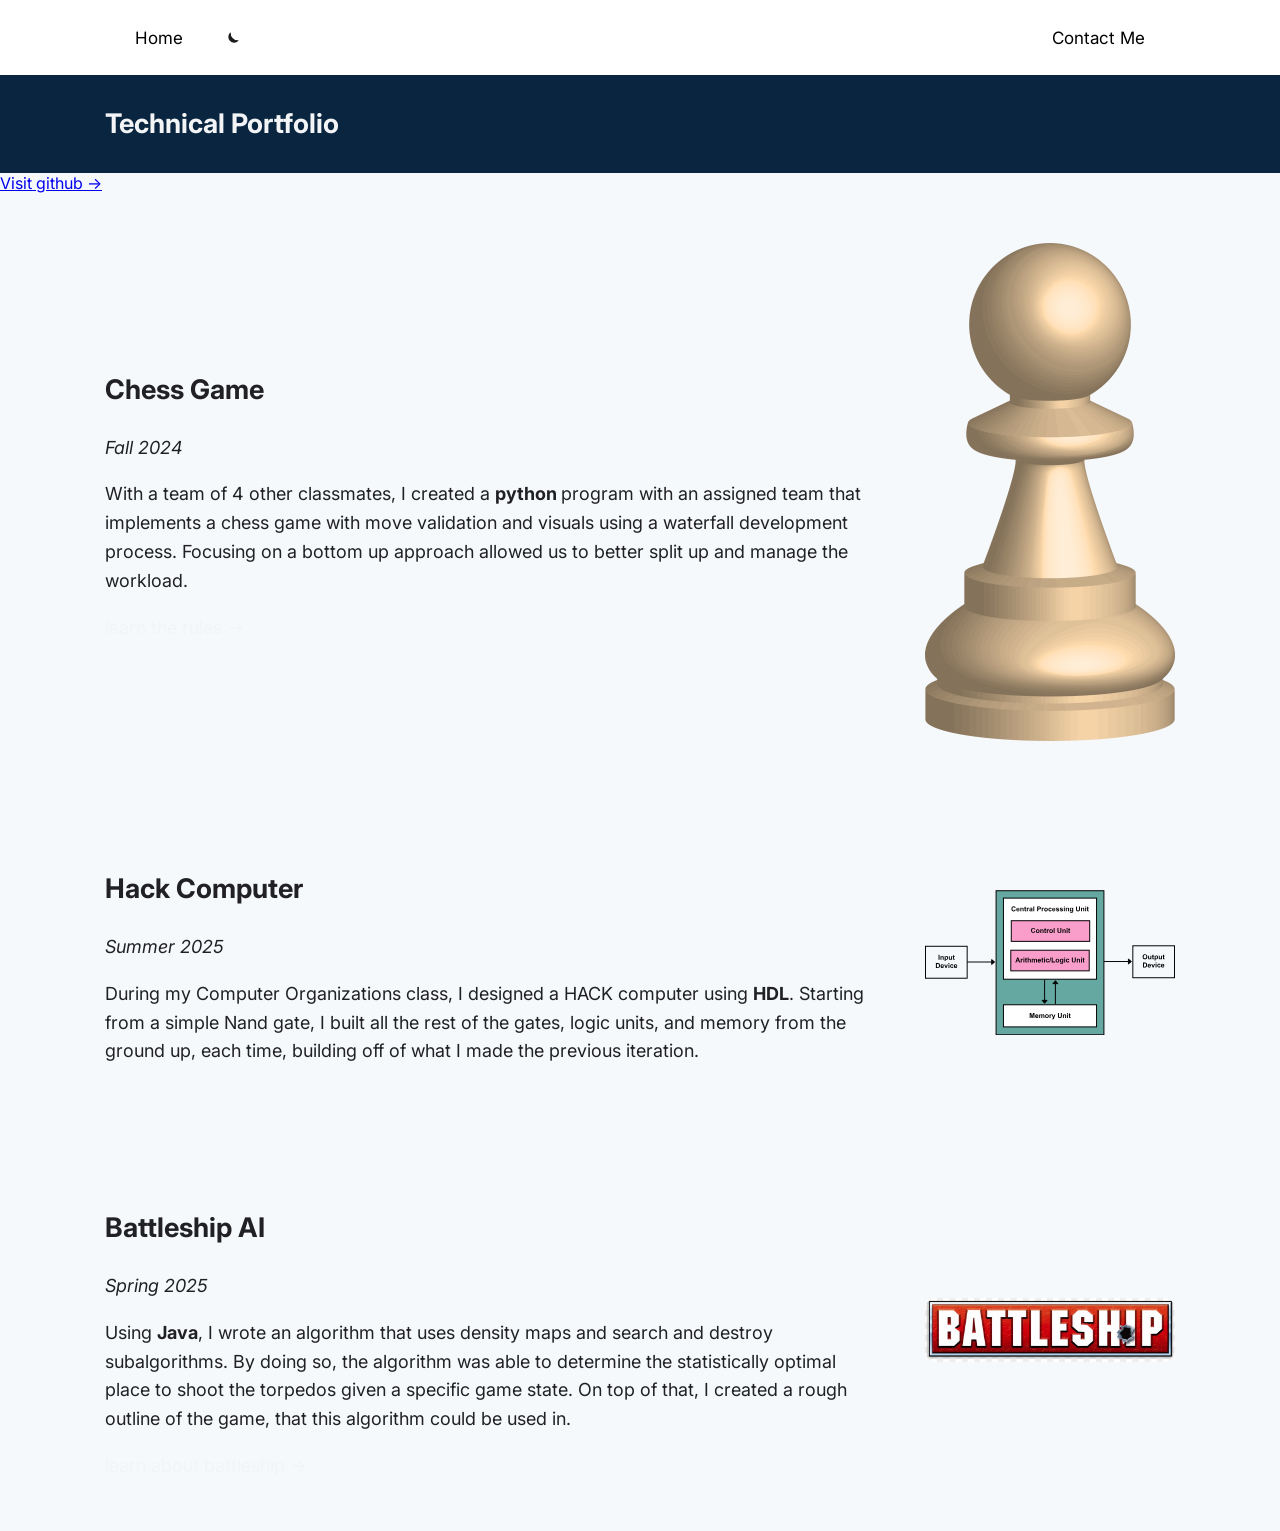
==== projects.html @ e327411a "changing to personal website" ====
<!DOCTYPE html>
<html lang="en">
<head>
    <meta charset="UTF-8">
    <meta name="viewport" content="width=device-width, initial-scale=1.0">
    <title>Technical Portfolio</title>
    <link id = "mainStyleSheet" rel="stylesheet" href="light.css">
    <link href="https://fonts.googleapis.com/css2?family=Inter:wght@400;700&display=swap" rel="stylesheet">
</head>
<body>
    <div class="fixed-banner">
        <div class="left-items">
            <a href="index.html" class="custom-link1">Home</a>
            <button onclick="toggleStyleSheet()" class="bb">
                <svg id = "moon-icon" xmlns="http://www.w3.org/2000/svg" viewBox="0 0 24 24" class="moon-icon">
                    <g transform="translate(-2,2)">
                        <path d="M21 12.79A9 9 0 0 1 11.21 3a7 7 0 1 0 9.79 9.79z"/>
                    </g>
                </svg>
                <svg id="sun-icon" xmlns="http://www.w3.org/2000/svg" viewBox="0 0 24 24" class="sun-icon">
                    <circle cx="12" cy="12" r="5"/>
                    <g stroke="currentColor" stroke-width="2">
                        <line x1="12" y1="1" x2="12" y2="4"/>
                        <line x1="12" y1="20" x2="12" y2="23"/>
                        <line x1="4.22" y1="4.22" x2="6.34" y2="6.34"/>
                        <line x1="17.66" y1="17.66" x2="19.78" y2="19.78"/>
                        <line x1="1" y1="12" x2="4" y2="12"/>
                        <line x1="20" y1="12" x2="23" y2="12"/>
                        <line x1="4.22" y1="19.78" x2="6.34" y2="17.66"/>
                        <line x1="17.66" y1="6.34" x2="19.78" y2="4.22"/>
                    </g>
                </svg>
            </button>
        </div>
        <div class="right-items">
            <a href="contact.html" class="custom-link1">Contact Me</a>
        </div>
    </div>

    <section class="banner-section">
        <div class="imgtxt-section-left">
            <div class="section-text">
                <h1>Technical Portfolio</h1>
            </div>
        </div>
    </section>

    <div class="page-content">
        <a href="https://github.com/wupet/">Visit github -></a>
        <div class="project-section">
            <div class="fly-in-left">
                <div class="imgtxt-section-right">
                    <div class="project-text">
                        <h2>Chess Game</h2>
                        <p><em>Fall 2024</em></p>
                        <p>With a team of 4 other classmates, I created a <strong> python </strong>program with an assigned team that implements a chess game with move validation and visuals using a waterfall development process. Focusing on a bottom up approach allowed us to better split up and manage the workload.</p>
                        <a href="https://www.chess.com/" class="custom-link2">learn the rules -></a>
                    </div>
                    <div class="section-image">
                        <img src="images/pawn.png" alt="chess game project image">
                    </div>
                </div>
            </div>
        </div>

        <div class="project-section">
            <div class="fly-in-left">
                <div class="imgtxt-section-right">
                    <div class="project-text">
                        <h2>Hack Computer</h2>
                        <p><em>Summer 2025</em></p>
                        <p>During my Computer Organizations class, I designed a HACK computer using <strong>HDL</strong>. Starting from a simple Nand gate, I built all the rest of the gates, logic units, and memory from the ground up, each time, building off of what I made the previous iteration.</p>
                        <!-- <a href="https://www.youtube.com/" class="custom-link2">Visit Project -></a> -->
                    </div>
                    <div class="section-image">
                        <img src="images/hack.svg" alt="hack computer project image">
                    </div>
                </div>
            </div>
        </div>

        <div class="project-section">
            <div class="fly-in-left">
                <div class="imgtxt-section-right">
                    <div class="project-text">
                        <h2>Battleship AI</h2>
                        <p><em>Spring 2025</em></p>
                        <p>Using <strong>Java</strong>, I wrote an algorithm that uses density maps and search and destroy subalgorithms. By doing so, the algorithm was able to determine the statistically optimal place to shoot the torpedos given a specific game state. On top of that, I created a rough outline of the game, that this algorithm could be used in.</p>
                        <a href="https://en.wikipedia.org/wiki/Battleship_(game)" class="custom-link2">learn about battleship -></a>
                    </div>
                    <div class="section-image">
                        <img src="images/battleship.jpg" alt="battleship project image">
                    </div>
                </div>
            </div>
        </div>
    </div>

    <script src="functions.js" defer></script>
</body>
</html>
---- light.css ----
.fixed-banner {
    position: fixed;
    top: 0;
    left: 0;
    width: 100%;
    height: 75px;
    background: #FFFFFF;
    display: flex;
    justify-content: space-between; /* left vs right */
    align-items: center;
    padding: 0 120px;
    color: #1C1C1C;
    font-size: 17px;
    font-family: 'inter';
    box-sizing: border-box;
    z-index: 1000;
}

.left-items {
    display: flex;          /* keeps link + button in one row */
    align-items: center;
    gap: 15px;              /* space between link and button */
}

.right-items {
    display: flex;          /* right side links, if multiple */
    align-items: center;
}

.bb {
    width: 40px;
    height: 40px;
    background: #FFFFFF;
    color: #1C1C1C;
    border: none;
    border-radius: 10px;
    cursor: pointer;
    display: flex;          /* centers the SVG inside button */
    align-items: center;
    justify-content: center;
    padding: 0;
}

#moon-icon {
    width: 20px;
    height: 20px;
    fill: currentColor;
    display: block;       /* removes inline whitespace */
    margin: 0;            /* ensure no extra margin */
}

#sun-icon {
    display: none;
}

.bb:hover {
    background: #f0f0f0;
}

.dark{
    display: none;
}

/* Add padding to the body to prevent content from being hidden behind the fixed banner */
body {
    margin: 0;              /* remove default spacing */
    background: #f6f9fc;
    padding-top: 75px;      /* same as banner height */
    font-family: 'inter';
}

/* p {
    padding-left: 105px; 
    padding-right: 105px; 
}*/

.custom-link1 {
    color: #000000;       /* Makes it the same color as surrounding text */
    text-decoration: none; /* Removes underline */
    padding: 0 15px; /* Adds space between links */
    /* Optional hover effect */
    /* transition: color 0.2s; */
}

.custom-link2 {       /* Makes it the same color as surrounding text */
    text-decoration: none; /* Removes underline */
    /* Optional hover effect */
    color: #f2f4f5;
    transition: color 0.2s;
}

.custom-link2:hover {
    color: #9b9b9b;       /* Changes color on hover*/
}

.custom-link3 {       /* Makes it the same color as surrounding text */
    text-decoration: none; /* Removes underline */
    /* Optional hover effect */
    color: #212124;
    transition: color 0.2s;
}

.custom-link3:hover {
  color: #5f5f65;       /* Changes color on hover*/
}

.back1 {
    height: 120vh;
    display: flex;
    flex-direction: column;
    justify-content: center;
    align-items: center;
    text-align: center;
    /* stacked radial gradients near center */
    background: 
        radial-gradient(circle at 44% 29%, #b0eeff -2%, transparent 20%),
        radial-gradient(circle at 62% 32%, #ffa8dc -2%, transparent 20%),
        radial-gradient(circle at 45% 65%, #fdd8b9 -2%, transparent 20%),
        radial-gradient(circle at 58% 73%, #ccadff -2%, transparent 20%),
        radial-gradient(circle at 50% 50%, #b0fab9 -2%, transparent 20%),
        radial-gradient(circle at 60% 10%, #ace7f8 -2%, transparent 20%),
        radial-gradient(circle at 14% 20%, #faa7d9 -2%, transparent 20%),
        radial-gradient(circle at 84% 20%, #fad9a7 -2%, transparent 20%),
        radial-gradient(circle at 50% 10%, #f7cda7 -2%, transparent 20%),
        radial-gradient(circle at 85% 70%, #b5ecfb -2%, transparent 20%),
        radial-gradient(circle at 20% 70%, #b4fadb -2%, transparent 20%);
    
    min-height: 100%; 
    background-color: #f6f9fc; /* edges stay white */
    color: black;
}

.titlelayout {
    position: absolute;
    left: 10%;
    top: 50%;
    transform: translateY(-50%);
    display: flex;
    align-items: center;
}

.title-text {
    display: flex;
    flex-direction: column;
    align-items: flex-end;  /* Right-align text */
    margin-right: 20px;
    font-weight: bold;
}

.line {
    font-size: 50px;
    margin: 6px 0;
}

/* Vertical pipe */
.pipe {
    width: 3px;
    height: 200px; /* Extend as needed */
    background-color: black;
}

.black-cube {
    width: 300px;   /* adjust size */
    height: auto;   /* keep proportions */
    margin-left: 20px; /* space between pipe and cube */
}

.white-cube {
    display: none;
}

.fly-in-left {
    opacity: 0;
    transform: translateX(100px);
    transition: opacity .8s ease-out, transform .8s ease-out;
    will-change: opacity, transform;
}

.fly-in-left.visible {
    opacity: 1;
    transform: translateX(0);
}

.fly-in-right {
    opacity: 0;
    transform: translateX(-100px);
    transition: opacity .8s ease-out, transform .8s ease-out;
    will-change: opacity, transform;
    margin-left: auto; /* push to right */
}

.fly-in-right.visible {
    opacity: 1;
    transform: translateX(0);

}

.banner-section {
    position: relative;
    background: #0a2540;        /* background color */
    clip-path: polygon(0 0, 100% 0%, 100% 100%, 0 100%);
    padding-top: 5px;      /* padding inside section */
    padding-bottom: 5px;
    color: #f2f4f5;
    overflow-x: hidden;
}

.project-section{
    position: relative;
    background: #f6f9fc;        /* background color */
    clip-path: polygon(0 0, 100% 0%, 100% 100%, 0 100%);
    padding-top: 50px;      /* padding inside section */
    padding-bottom: 50px;
    color: #212124;
    overflow-x: hidden;
}

.project-text {
    max-width: 800px;  /* keeps text readable */
    font-size: 18px;
    line-height: 1.6;
}

.qualification-text {
    max-width: 90vw;  /* keeps text readable */
    font-size: 18px;
    padding: 50px 50px;
    line-height: 1.6;
}

.slanted-section {
    position: relative;
    background: #0a2540;        /* background color */
    clip-path: polygon(0 12%, 100% 0%, 100% 100%, 0 100%);
    padding-top: 250px;      /* padding inside section */
    padding-bottom: 300px;
    color: #f2f4f5;
    /* margin-top: -100px; */
    overflow-x: hidden;
}

.slanted-section.alt {
    background: #f6f9fc;        /* alternate color */
    clip-path: polygon(0 0, 100% 0, 100% 100%, 0 100%);
    color: #212124;
    padding-top: 250px;      /* padding inside section */
    padding-bottom: 300px;
}

.imgtxt-section-left {
    display: flex;
    align-items: center;   /* vertically align text with image */
    justify-content: flex-start;
    padding-left: 105px;   /*pace around section*/
    padding-right: 105px;
    gap: 40px;             /* space between image and text */
}

.imgtxt-section-right {
    display: flex;
    align-items: center;   /* vertically align text with image */
    justify-content: flex-end;
    padding-left: 105px;   /*pace around section*/
    padding-right: 105px;
    gap: 40px;             /* space between image and text */
}

.section-image img {
    width: 250px;  /* adjust size */
    height: auto;
    border-radius: 10px; /* optional: rounded corners */
}

.section-text {
    max-width: 600px;  /* keeps text readable */
    font-size: 18px;
    line-height: 1.6;
}

.service-banner {
    display: block;                     /* Make it clickable like a block */
    position: relative;
    width: calc(100% + 15px);           /* Leave 40px gap on right */
    margin-top: 20px;           /* Top/Bottom + gap on right */
    margin-left:-50px;
    background: url('images/lightandsalt.png') center/cover no-repeat;
    background-color: rgba(0,0,0,0.4);  /* fallback tint */
    background-blend-mode: overlay;     /* make image translucent */
    color: white;
    text-decoration: none;              /* remove underline */
    border-radius: 10px;
    overflow: hidden;
    transition: transform 0.3s ease, margin 0.3s ease;
}

.service-banner:hover {
    transform: translateX(40px);        /* Shift to the right on hover */
    margin-right: 0;                    /* so it touches right edge */
}

.service-banner-content {
    display: flex;
    justify-content: space-between;     /* space between text and arrow */
    align-items: center;
    padding-top: 100px;
    padding-bottom: 100px;
    padding-left: 100px;
}

.service-banner h2 {
    margin: 0;
    font-size: 2rem;
}

.service-banner p {
    padding-left: 10px;
    padding-right: 100px;
    font-size: 1rem;
}

.arrow {
    font-size: 4rem;
    /* font-weight: bold; */
}
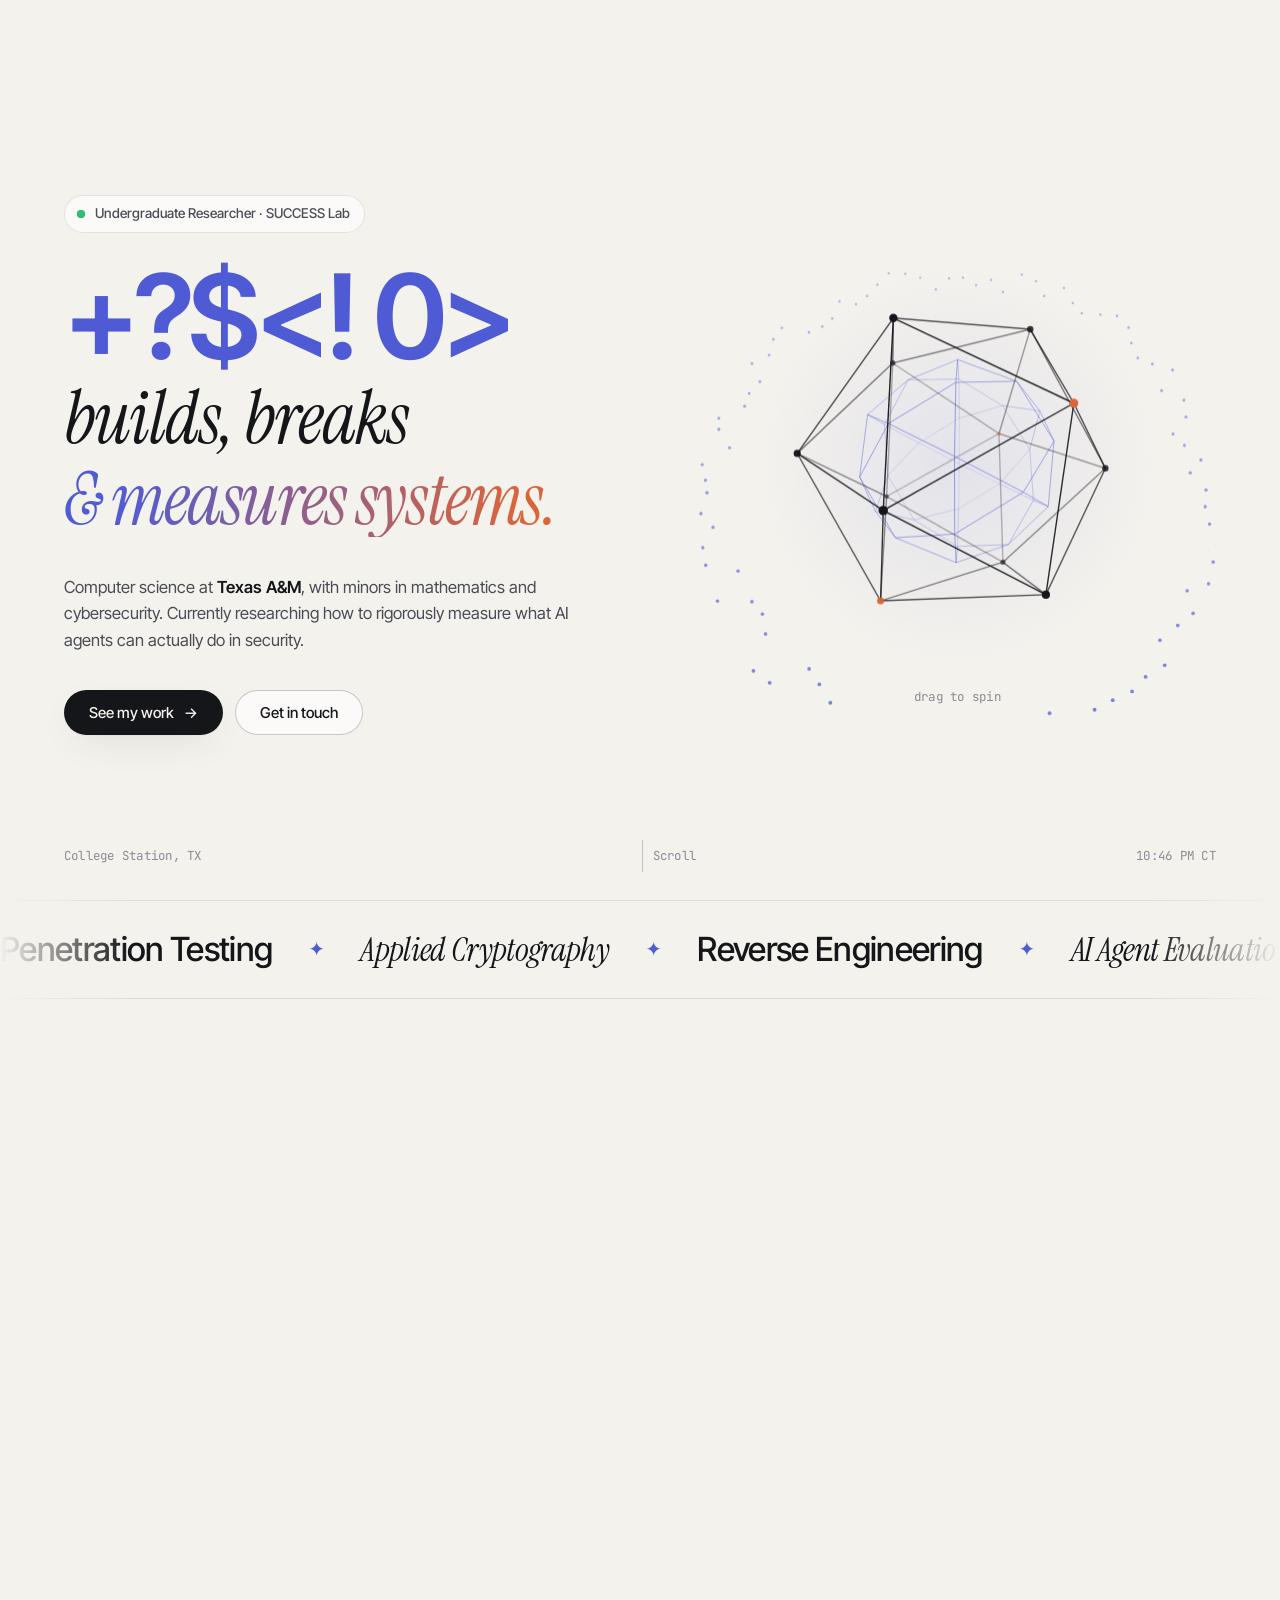
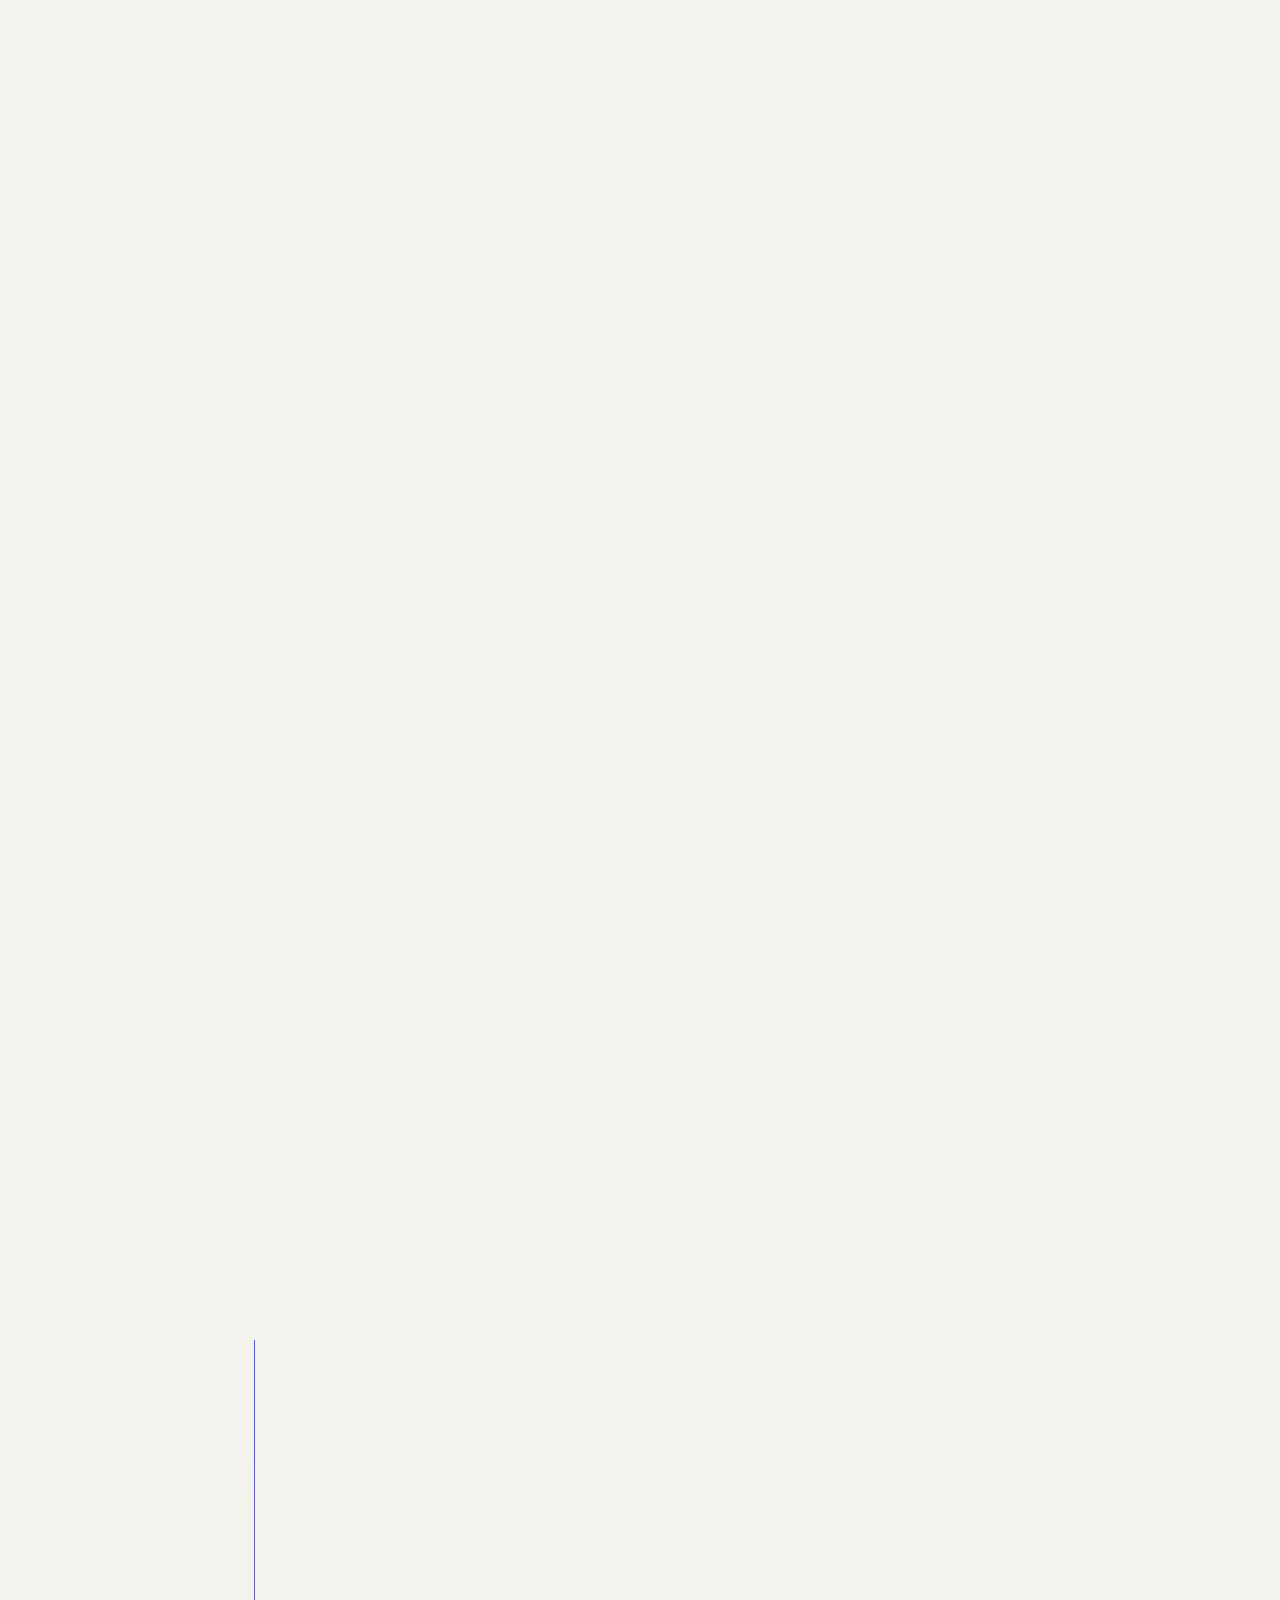
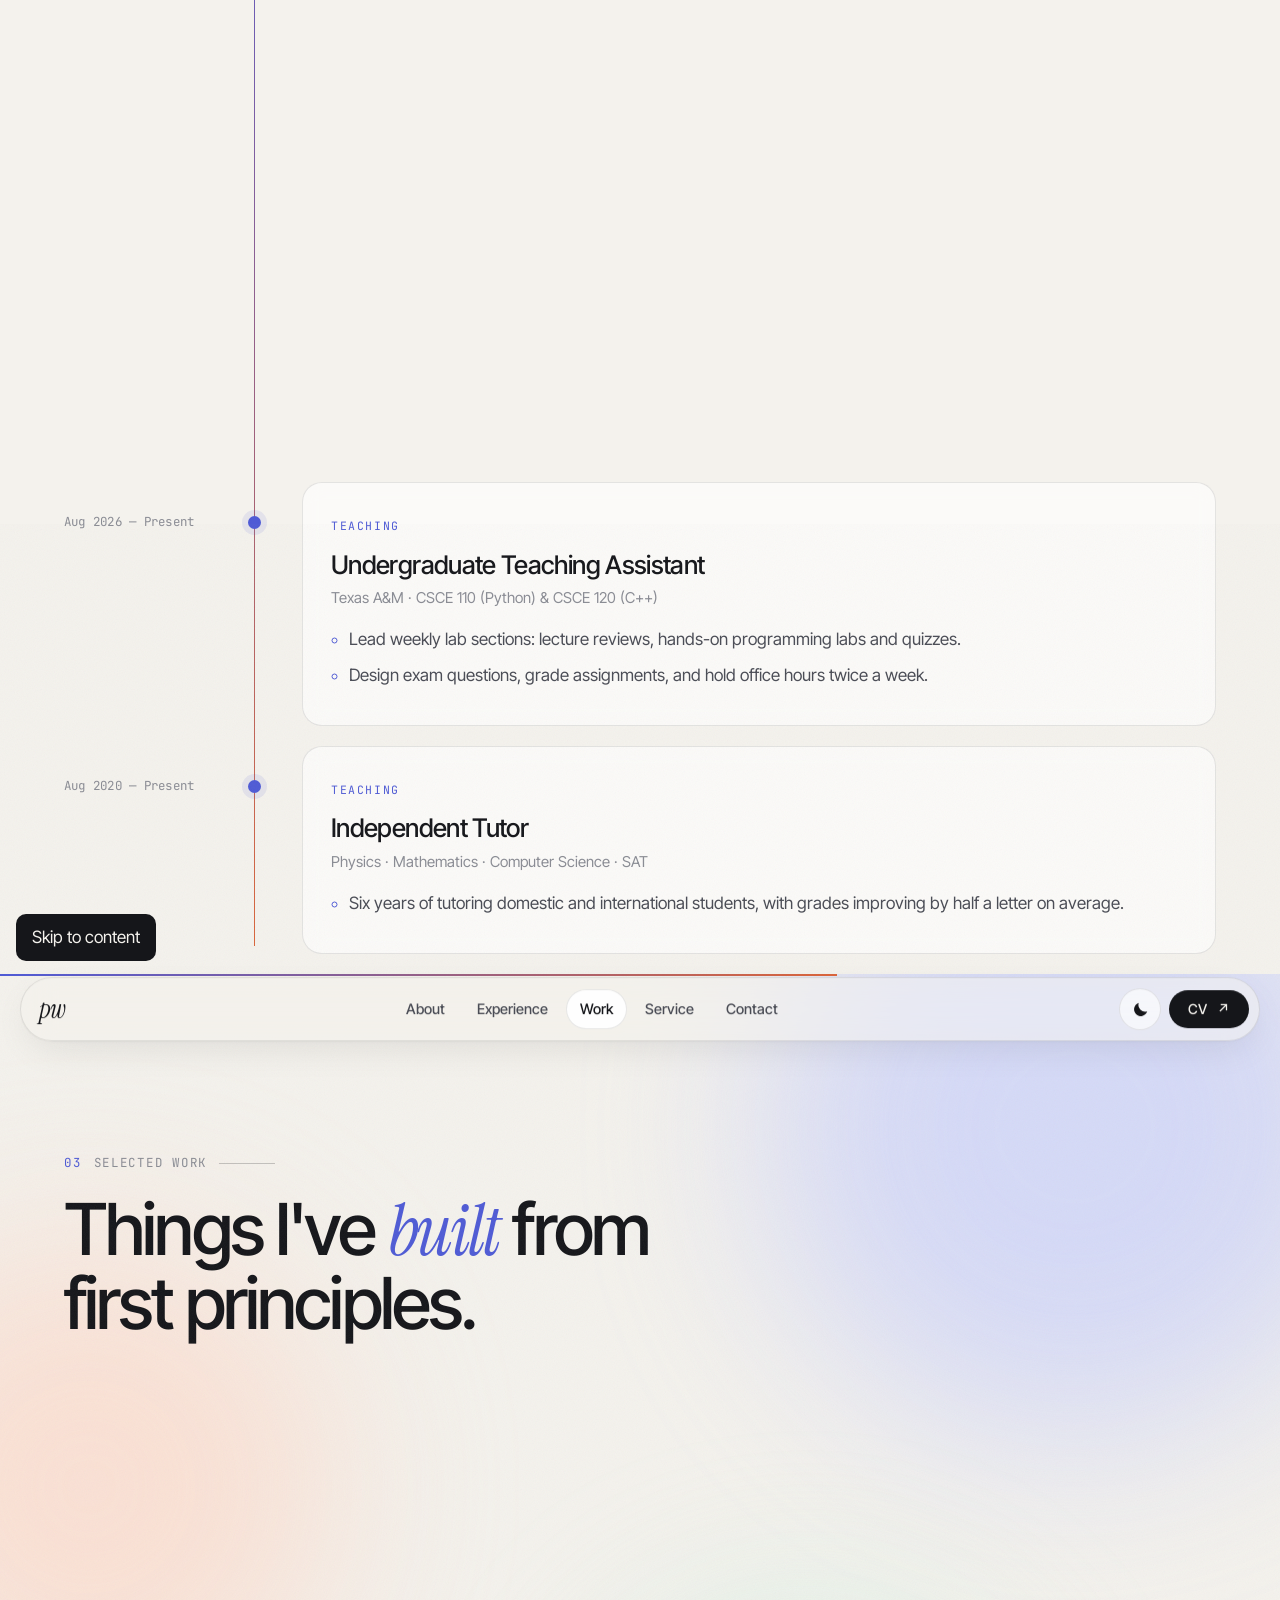
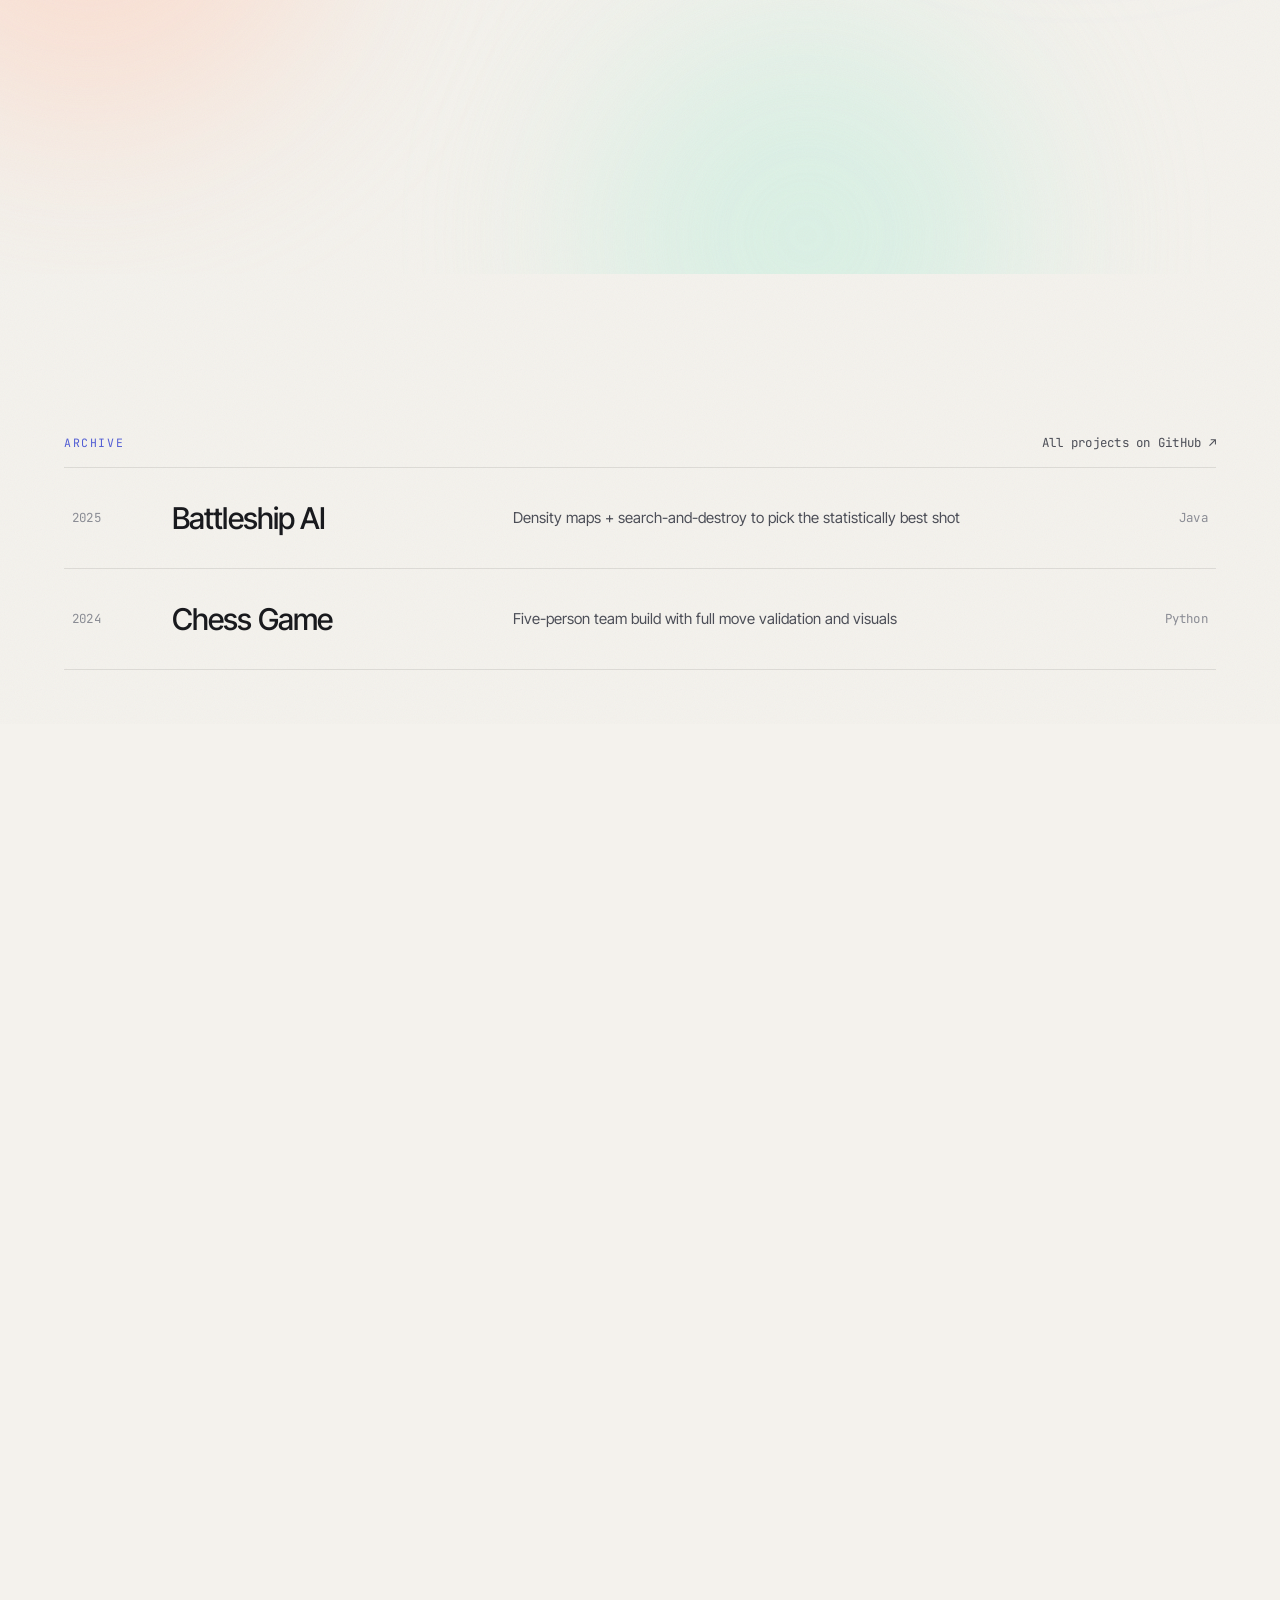
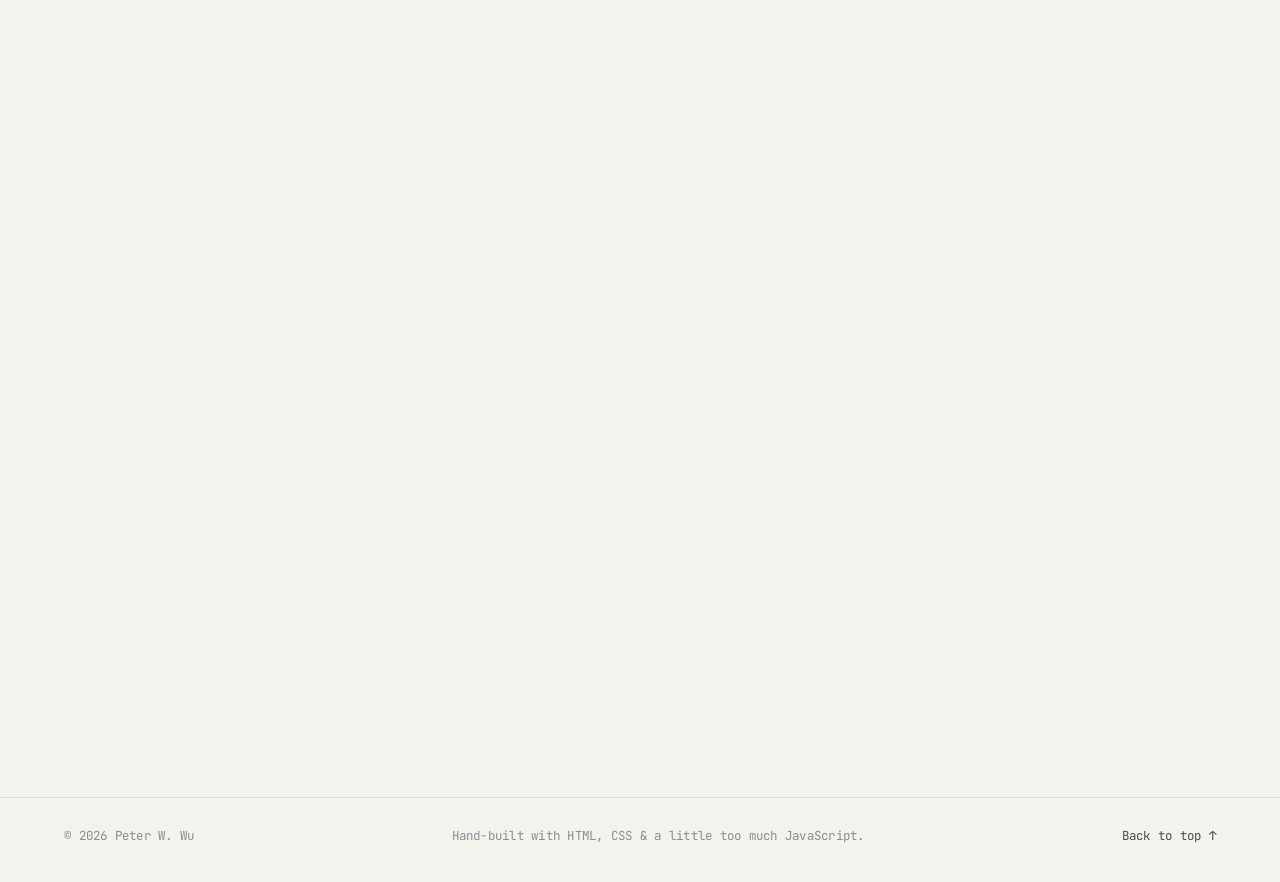
==== commit a865d9f5: "Redesign personal website with light/dark themes and interactive elements Replace the multi-page sit" ====
--- a/projects.html
+++ b/projects.html
@@ -2,100 +2,11 @@
 <html lang="en">
 <head>
     <meta charset="UTF-8">
-    <meta name="viewport" content="width=device-width, initial-scale=1.0">
-    <title>Technical Portfolio</title>
-    <link id = "mainStyleSheet" rel="stylesheet" href="light.css">
-    <link href="https://fonts.googleapis.com/css2?family=Inter:wght@400;700&display=swap" rel="stylesheet">
+    <title>Peter Wu</title>
+    <meta http-equiv="refresh" content="0; url=index.html#work">
+    <link rel="canonical" href="index.html#work">
 </head>
 <body>
-    <div class="fixed-banner">
-        <div class="left-items">
-            <a href="index.html" class="custom-link1">Home</a>
-            <button onclick="toggleStyleSheet()" class="bb">
-                <svg id = "moon-icon" xmlns="http://www.w3.org/2000/svg" viewBox="0 0 24 24" class="moon-icon">
-                    <g transform="translate(-2,2)">
-                        <path d="M21 12.79A9 9 0 0 1 11.21 3a7 7 0 1 0 9.79 9.79z"/>
-                    </g>
-                </svg>
-                <svg id="sun-icon" xmlns="http://www.w3.org/2000/svg" viewBox="0 0 24 24" class="sun-icon">
-                    <circle cx="12" cy="12" r="5"/>
-                    <g stroke="currentColor" stroke-width="2">
-                        <line x1="12" y1="1" x2="12" y2="4"/>
-                        <line x1="12" y1="20" x2="12" y2="23"/>
-                        <line x1="4.22" y1="4.22" x2="6.34" y2="6.34"/>
-                        <line x1="17.66" y1="17.66" x2="19.78" y2="19.78"/>
-                        <line x1="1" y1="12" x2="4" y2="12"/>
-                        <line x1="20" y1="12" x2="23" y2="12"/>
-                        <line x1="4.22" y1="19.78" x2="6.34" y2="17.66"/>
-                        <line x1="17.66" y1="6.34" x2="19.78" y2="4.22"/>
-                    </g>
-                </svg>
-            </button>
-        </div>
-        <div class="right-items">
-            <a href="contact.html" class="custom-link1">Contact Me</a>
-        </div>
-    </div>
-
-    <section class="banner-section">
-        <div class="imgtxt-section-left">
-            <div class="section-text">
-                <h1>Technical Portfolio</h1>
-            </div>
-        </div>
-    </section>
-
-    <div class="page-content">
-        <a href="https://github.com/wupet/">Visit github -></a>
-        <div class="project-section">
-            <div class="fly-in-left">
-                <div class="imgtxt-section-right">
-                    <div class="project-text">
-                        <h2>Chess Game</h2>
-                        <p><em>Fall 2024</em></p>
-                        <p>With a team of 4 other classmates, I created a <strong> python </strong>program with an assigned team that implements a chess game with move validation and visuals using a waterfall development process. Focusing on a bottom up approach allowed us to better split up and manage the workload.</p>
-                        <a href="https://www.chess.com/" class="custom-link2">learn the rules -></a>
-                    </div>
-                    <div class="section-image">
-                        <img src="images/pawn.png" alt="chess game project image">
-                    </div>
-                </div>
-            </div>
-        </div>
-
-        <div class="project-section">
-            <div class="fly-in-left">
-                <div class="imgtxt-section-right">
-                    <div class="project-text">
-                        <h2>Hack Computer</h2>
-                        <p><em>Summer 2025</em></p>
-                        <p>During my Computer Organizations class, I designed a HACK computer using <strong>HDL</strong>. Starting from a simple Nand gate, I built all the rest of the gates, logic units, and memory from the ground up, each time, building off of what I made the previous iteration.</p>
-                        <!-- <a href="https://www.youtube.com/" class="custom-link2">Visit Project -></a> -->
-                    </div>
-                    <div class="section-image">
-                        <img src="images/hack.svg" alt="hack computer project image">
-                    </div>
-                </div>
-            </div>
-        </div>
-
-        <div class="project-section">
-            <div class="fly-in-left">
-                <div class="imgtxt-section-right">
-                    <div class="project-text">
-                        <h2>Battleship AI</h2>
-                        <p><em>Spring 2025</em></p>
-                        <p>Using <strong>Java</strong>, I wrote an algorithm that uses density maps and search and destroy subalgorithms. By doing so, the algorithm was able to determine the statistically optimal place to shoot the torpedos given a specific game state. On top of that, I created a rough outline of the game, that this algorithm could be used in.</p>
-                        <a href="https://en.wikipedia.org/wiki/Battleship_(game)" class="custom-link2">learn about battleship -></a>
-                    </div>
-                    <div class="section-image">
-                        <img src="images/battleship.jpg" alt="battleship project image">
-                    </div>
-                </div>
-            </div>
-        </div>
-    </div>
-
-    <script src="functions.js" defer></script>
+    <p>This page has moved. <a href="index.html#work">Continue to Peter Wu's site →</a></p>
 </body>
 </html>
